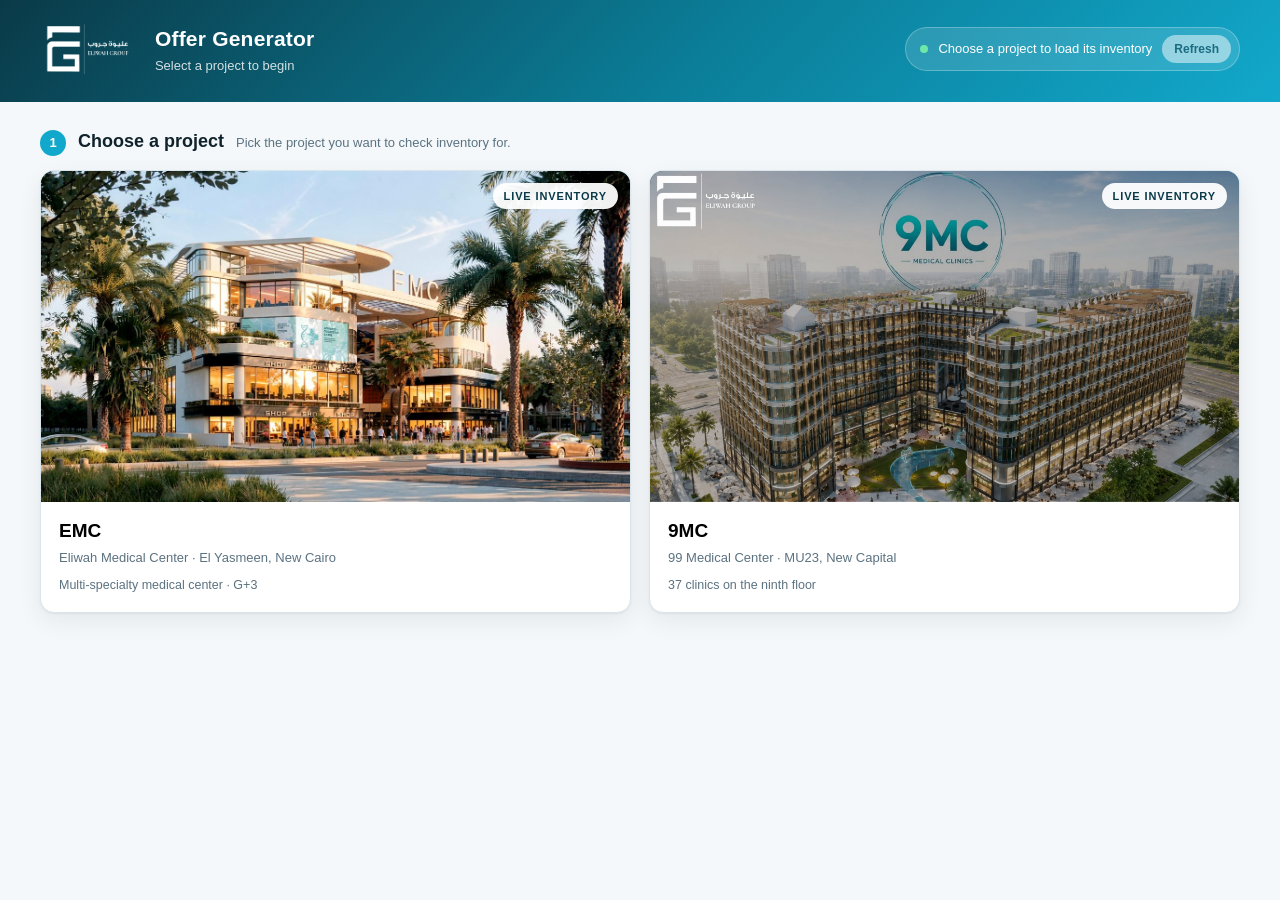
==== index.html @ f4cd6ccf "Eliwah Group offer generator: live inventory, two projects, PDF offers Static web app. The sales age" ====
<!doctype html>
<html lang="en">
<head>
<meta charset="utf-8">
<meta name="viewport" content="width=device-width, initial-scale=1">
<title>Eliwah Group — Offer Generator</title>

<!-- Installable: the sales team adds this to the phone home screen and it
     opens full-screen, without the browser chrome eating half the plan. -->
<link rel="manifest" href="site.webmanifest">
<meta name="theme-color" content="#0b7e99">
<meta name="mobile-web-app-capable" content="yes">
<meta name="apple-mobile-web-app-capable" content="yes">
<meta name="apple-mobile-web-app-status-bar-style" content="black-translucent">
<meta name="apple-mobile-web-app-title" content="Eliwah Offers">
<!-- iOS ignores the manifest icons and reads this instead. -->
<link rel="apple-touch-icon" href="assets/icons/icon-180.png">
<link rel="icon" type="image/png" sizes="192x192" href="assets/icons/icon-192.png">

<link rel="stylesheet" href="css/styles.css">
</head>
<body>

<header>
  <div class="head-in">
    <img class="mark" src="assets/logo-eliwah.png" alt="Eliwah Group" width="457" height="260">
    <div>
      <div class="head-title" id="headTitle">Offer Generator</div>
      <div class="head-sub" id="headSub">Select a project to begin</div>
    </div>
    <div class="head-spacer"></div>
    <div class="sync" id="sync">
      <span class="dot"></span>
      <span id="syncText">Loading inventory&hellip;</span>
      <button id="refresh" disabled>Refresh</button>
    </div>
  </div>
</header>

<div class="wrap">

  <div id="warnings" class="banner hidden"></div>

  <section class="step">
    <div class="step-head">
      <span class="step-num">1</span>
      <h2>Choose a project</h2>
      <span class="step-hint">Pick the project you want to check inventory for.</span>
    </div>
    <div class="projects" id="projects"></div>
  </section>

  <section class="step hidden" id="floorStep">
    <div class="step-head">
      <span class="step-num">2</span>
      <h2>Choose a floor</h2>
      <span class="step-hint" id="floorHint"></span>
    </div>
    <div class="floors" id="floors"></div>
  </section>

  <section class="step hidden" id="planStep">
    <div class="step-head">
      <span class="step-num">3</span>
      <h2>Choose a clinic</h2>
      <span class="step-hint">Click a green pin on the plan, or pick from the list.</span>
    </div>
    <div class="plan-grid">
      <div>
        <div class="plan-wrap" id="planWrap">
          <img id="planImg" alt="Floor plan">
          <svg id="planSvg" viewBox="0 0 1461 1169" preserveAspectRatio="xMidYMid meet"></svg>
          <div class="pop" id="pop"></div>
        </div>
        <div class="legend">
          <span><i style="background:#1f9d63;border-radius:50%"></i>Available</span>
          <span><i style="background:#e8ab00;border-radius:50%"></i>Reserved</span>
          <span><i style="background:#d13c33;border-radius:50%"></i>Sold</span>
          <span><i style="background:#c3ced6;border-radius:50%"></i>Not released</span>
        </div>
      </div>
      <div class="card">
        <div class="units-head">
          <span class="units-count" id="unitsCount"></span>
          <select id="sortBy" aria-label="Sort clinics">
            <option value="clinic">Clinic no.</option>
            <option value="price">Price: low to high</option>
            <option value="priceDesc">Price: high to low</option>
            <option value="area">Area: small to large</option>
            <option value="areaDesc">Area: large to small</option>
          </select>
        </div>
        <div class="units" id="units"></div>
      </div>
    </div>
  </section>

  <section class="step hidden" id="detailStep">
    <div class="step-head">
      <span class="step-num">4</span>
      <h2>Payment plan</h2>
      <span class="step-hint">Instalments are quarterly.</span>
    </div>
    <div class="card detail">
      <div class="detail-top" id="detailTop"></div>
      <div class="plans" id="plans"></div>
      <div class="sched-cards" id="schedCards"></div>
      <div class="sched-note" id="schedNote"></div>
      <div class="sched-wrap"><table id="sched"></table></div>
      <div class="actions">
        <!-- Shown only where the browser can actually put a file in the share
             sheet; app.js unhides it and demotes Download to secondary. -->
        <button class="btn hidden" id="share">Send on WhatsApp</button>
        <button class="btn" id="download">Download PDF offer</button>
        <span class="note" id="downloadNote"></span>
      </div>
    </div>
  </section>

</div>

<script src="vendor/jspdf.umd.min.js"></script>
<script src="js/config.js"></script>
<script src="js/plan.js"></script>
<script src="js/data.js"></script>
<script src="js/sheet.js"></script>
<script src="js/engine.js"></script>
<script src="js/pdf.js"></script>
<script src="js/app.js"></script>
</body>
</html>
---- css/styles.css ----
:root {
  --brand: #12a8cb;
  --brand-dark: #0b7e99;
  --brand-ink: #0a3a48;
  --ink: #10222b;
  --muted: #5b7280;
  --line: #dbe6ec;
  --bg: #f4f8fa;
  --card: #ffffff;
  --ok: #1f9d63;
  --ok-bg: #e6f6ee;
  /* Sold reads red — the one state an agent must never misread on the plan. */
  --sold: #d13c33;
  --warn: #b8860b;
  --warn-bg: #fdf4e0;
  --gone: #97a6b0;
  --radius: 14px;
  --shadow: 0 1px 2px rgba(16, 34, 43, .06), 0 8px 24px rgba(16, 34, 43, .07);
}

* { box-sizing: border-box; }

body {
  margin: 0;
  background: var(--bg);
  color: var(--ink);
  font: 15px/1.5 "Segoe UI", -apple-system, BlinkMacSystemFont, Roboto, Helvetica, Arial, sans-serif;
  -webkit-font-smoothing: antialiased;
}

.wrap { max-width: 1240px; margin: 0 auto; padding: 0 20px 72px; }

/* ---------- header ---------- */
header {
  background: linear-gradient(135deg, var(--brand-ink), var(--brand-dark) 55%, var(--brand));
  color: #fff;
  padding: 22px 0 26px;
  margin-bottom: 26px;
}
.head-in { max-width: 1240px; margin: 0 auto; padding: 0 20px; display: flex; align-items: center; gap: 20px; flex-wrap: wrap; }
/* The supplied logo, isolated to white-on-transparent by scripts/make-brand.js,
   so it sits on the teal header without a box around it. Fixed height, width
   from the intrinsic 1.758 aspect. */
.mark { height: 54px; width: auto; display: block; flex: none; }
@media (max-width: 560px) { .mark { height: 42px; } }
.head-title { font-size: 21px; font-weight: 650; letter-spacing: .01em; }
.head-sub { font-size: 13px; opacity: .82; margin-top: 2px; }
.head-spacer { flex: 1; }

/* live-sync pill */
.sync {
  display: flex; align-items: center; gap: 10px;
  background: rgba(255,255,255,.13); border: 1px solid rgba(255,255,255,.26);
  border-radius: 999px; padding: 7px 8px 7px 14px; font-size: 13px;
}
.dot { width: 8px; height: 8px; border-radius: 50%; background: #6ee7a8; flex: none; }
.sync.stale .dot { background: #ffcf5c; }
.sync.err .dot { background: #ff8f7a; }
.sync button {
  border: 0; border-radius: 999px; padding: 5px 12px; cursor: pointer;
  background: rgba(255,255,255,.9); color: var(--brand-ink); font: inherit; font-weight: 600; font-size: 12px;
}
.sync button:hover { background: #fff; }
.sync button[disabled] { opacity: .55; cursor: default; }

/* ---------- generic ---------- */
.step { margin-bottom: 34px; }
.step-head { display: flex; align-items: baseline; gap: 12px; margin-bottom: 14px; }
.step-num {
  width: 26px; height: 26px; border-radius: 50%; background: var(--brand); color: #fff;
  display: grid; place-items: center; font-size: 13px; font-weight: 700; flex: none;
}
h2 { font-size: 18px; margin: 0; font-weight: 650; }
.step-hint { color: var(--muted); font-size: 13px; }

.card { background: var(--card); border: 1px solid var(--line); border-radius: var(--radius); box-shadow: var(--shadow); }

.banner {
  border-radius: 10px; padding: 11px 14px; font-size: 13.5px; margin-bottom: 16px;
  background: var(--warn-bg); border: 1px solid #f0dfae; color: #6b4e00;
}
.banner ul { margin: 6px 0 0; padding-left: 18px; }

/* ---------- projects ---------- */
.projects { display: grid; grid-template-columns: repeat(auto-fit, minmax(300px, 1fr)); gap: 18px; }
.project {
  font: inherit; text-align: left; cursor: pointer; padding: 0; overflow: hidden;
  background: var(--card); border: 1px solid var(--line); border-radius: var(--radius);
  box-shadow: var(--shadow); transition: border-color .15s, transform .15s;
}
.project:hover:not(.locked) { border-color: var(--brand); transform: translateY(-3px); }
.project.on { border-color: var(--brand); box-shadow: 0 0 0 2px rgba(18,168,203,.22), var(--shadow); }
.project.locked { cursor: not-allowed; }
/* 16:9 to match the renders — a fixed height would crop them as the card widens. */
.project-img { aspect-ratio: 16 / 9; background: linear-gradient(135deg, var(--brand-ink), var(--brand-dark) 60%, var(--brand)); position: relative; }
.project-img img { width: 100%; height: 100%; object-fit: cover; display: block; }
.project.locked .project-img img { filter: saturate(.8); opacity: .9; }
.project-img .stamp {
  position: absolute; top: 12px; right: 12px; font-size: 11px; font-weight: 700;
  letter-spacing: .08em; text-transform: uppercase; padding: 5px 11px; border-radius: 999px;
  background: rgba(255,255,255,.94); color: var(--brand-ink);
}
.project-img .ph {
  position: absolute; inset: 0; display: grid; place-items: center;
  color: rgba(255,255,255,.9); font-size: 34px; font-weight: 700; letter-spacing: .06em;
}
.project-body { padding: 15px 18px 17px; }
.project-name { font-size: 19px; font-weight: 650; }
.project-sub { font-size: 13px; color: var(--muted); margin-top: 2px; }
.project-blurb { font-size: 12.5px; color: var(--muted); margin-top: 9px; }

/* ---------- floors ---------- */
.floors { display: grid; grid-template-columns: repeat(auto-fit, minmax(220px, 1fr)); gap: 14px; }
.floor {
  text-align: left; font: inherit; cursor: pointer; padding: 16px 18px;
  background: var(--card); border: 1px solid var(--line); border-radius: var(--radius);
  box-shadow: var(--shadow); transition: border-color .15s, transform .15s;
}
.floor:hover:not(.locked) { border-color: var(--brand); transform: translateY(-2px); }
.floor.on { border-color: var(--brand); box-shadow: 0 0 0 2px rgba(18,168,203,.22), var(--shadow); }
.floor.locked { cursor: not-allowed; opacity: .72; background: #fbfcfd; }
.floor-use { font-size: 11px; font-weight: 700; letter-spacing: .1em; text-transform: uppercase; color: var(--brand-dark); }
.floor-name { font-size: 17px; font-weight: 650; margin: 3px 0 8px; }
.pill { display: inline-block; font-size: 12px; font-weight: 600; padding: 3px 10px; border-radius: 999px; }
.pill.ok { background: var(--ok-bg); color: var(--ok); }
.pill.soon { background: #eef2f5; color: var(--muted); }

/* ---------- plan ---------- */
.plan-grid { display: grid; grid-template-columns: 1fr 300px; gap: 18px; align-items: start; }
@media (max-width: 900px) { .plan-grid { grid-template-columns: 1fr; } }

.plan-wrap { position: relative; overflow: hidden; border-radius: var(--radius); border: 1px solid var(--line); background: #fff; box-shadow: var(--shadow); }
.plan-wrap img { display: block; width: 100%; height: auto; }
.plan-wrap svg { position: absolute; inset: 0; width: 100%; height: 100%; }
/* Circular pins. A white ring keeps them legible over both the pale plan and
   the dark landscaping around it. */
.pin { stroke: #fff; stroke-width: 3; transition: r .12s, filter .12s; filter: drop-shadow(0 1px 2px rgba(0,0,0,.45)); }
.pin.available { fill: var(--ok); cursor: pointer; }
.pin.available:hover { r: 21; filter: drop-shadow(0 2px 5px rgba(0,0,0,.55)); }
.pin.reserved { fill: #e8ab00; cursor: not-allowed; }
.pin.sold { fill: var(--sold); cursor: not-allowed; }
.pin.held { fill: #7f8c96; stroke-dasharray: 5 3; cursor: not-allowed; }
.pin.unreleased { fill: #c3ced6; stroke-width: 2; opacity: .75; cursor: not-allowed; }
.pin.on { fill: var(--brand); stroke: var(--brand-ink); stroke-width: 5; }

.pin.hl { r: 21; stroke: var(--brand-ink); stroke-width: 5; }

/* hover card on a pin */
.pop {
  position: absolute; z-index: 6; width: 208px;
  background: #fff; border: 1px solid var(--line); border-radius: 12px;
  box-shadow: 0 10px 34px rgba(16, 34, 43, .24);
  padding: 12px 14px 13px;
  transform: translate(-50%, calc(-100% - 16px));
  opacity: 0; visibility: hidden; transition: opacity .12s;
}
.pop.show { opacity: 1; visibility: visible; }
.pop.below { transform: translate(-50%, 16px); }
.pop::after {
  content: ''; position: absolute; left: 50%; margin-left: -7px;
  border: 7px solid transparent;
}
.pop:not(.below)::after { top: 100%; border-top-color: #fff; }
.pop.below::after { bottom: 100%; border-bottom-color: #fff; }
.pop-code { font-weight: 700; font-size: 15.5px; letter-spacing: .02em; }
.pop-sub { font-size: 12px; color: var(--muted); margin-top: 1px; }
.pop-rows { margin: 10px 0 4px; font-size: 12.5px; }
.pop-row { display: flex; justify-content: space-between; gap: 12px; padding: 2.5px 0; color: var(--muted); }
.pop-row b { color: var(--ink); font-variant-numeric: tabular-nums; font-weight: 600; }
.pop-price { font-size: 17px; font-weight: 700; color: var(--brand-dark); margin: 6px 0 10px; font-variant-numeric: tabular-nums; }
.pop button {
  width: 100%; font: inherit; font-weight: 650; font-size: 13.5px; cursor: pointer;
  border: 0; border-radius: 9px; padding: 9px; background: var(--brand); color: #fff;
}
.pop button:hover { background: var(--brand-dark); }
.pop .state { font-size: 12.5px; font-weight: 650; text-align: center; padding: 8px; border-radius: 9px; background: #eef2f5; color: var(--muted); }

.legend { display: flex; flex-wrap: wrap; gap: 14px; margin-top: 12px; font-size: 12.5px; color: var(--muted); }
.legend i { width: 12px; height: 12px; border-radius: 3px; display: inline-block; margin-right: 6px; vertical-align: -2px; }

/* unit list */
.units-head {
  display: flex; align-items: center; justify-content: space-between; gap: 10px;
  padding: 13px 14px 11px; border-bottom: 1px solid var(--line);
}
.units-count { font-size: 13px; font-weight: 650; }
.units-head select {
  font: inherit; font-size: 12.5px; padding: 5px 8px; border-radius: 8px;
  border: 1px solid var(--line); background: #fff; color: var(--ink); cursor: pointer;
}
.units { max-height: 500px; overflow-y: auto; padding: 8px; }
.unit {
  display: flex; justify-content: space-between; align-items: center; gap: 10px; width: 100%;
  font: inherit; text-align: left; cursor: pointer; padding: 10px 12px; margin-bottom: 6px;
  background: #fff; border: 1px solid var(--line); border-radius: 10px;
}
.unit:hover { border-color: var(--brand); }
.unit.on { border-color: var(--brand); background: #f0fbfd; box-shadow: inset 0 0 0 1px var(--brand); }
.unit-code { font-weight: 700; letter-spacing: .02em; }
.unit-sub { font-size: 12px; color: var(--muted); }
.unit-price { font-weight: 650; font-size: 13.5px; white-space: nowrap; }
.empty { padding: 26px; text-align: center; color: var(--muted); font-size: 14px; }

/* ---------- detail ---------- */
.detail { padding: 20px 22px; }
.detail-top { display: flex; flex-wrap: wrap; gap: 20px 32px; align-items: flex-end; border-bottom: 1px solid var(--line); padding-bottom: 16px; margin-bottom: 18px; }
.kv-label { font-size: 11.5px; text-transform: uppercase; letter-spacing: .09em; color: var(--muted); font-weight: 600; }
.kv-value { font-size: 20px; font-weight: 650; margin-top: 2px; }
.kv-value.brand { color: var(--brand-dark); }

.plans { display: grid; grid-template-columns: repeat(auto-fit, minmax(160px, 1fr)); gap: 10px; margin-bottom: 20px; }
.planbtn {
  font: inherit; cursor: pointer; padding: 12px 14px; text-align: left;
  background: #fff; border: 1px solid var(--line); border-radius: 11px;
}
.planbtn:hover { border-color: var(--brand); }
.planbtn.on { border-color: var(--brand); background: #f0fbfd; box-shadow: inset 0 0 0 1px var(--brand); }
.planbtn b { display: block; font-size: 14.5px; }
.planbtn span { font-size: 12.5px; color: var(--muted); }

/* headline figures above the schedule */
.sched-cards { display: grid; grid-template-columns: repeat(auto-fit, minmax(170px, 1fr)); gap: 12px; margin-bottom: 16px; }
.sched-card { border: 1px solid var(--line); border-radius: 12px; padding: 13px 15px 14px; background: #fbfdfe; }
.sched-card.strong { background: linear-gradient(135deg, var(--brand-ink), var(--brand-dark)); border-color: transparent; color: #fff; }
.sched-card-label { font-size: 11px; text-transform: uppercase; letter-spacing: .09em; font-weight: 700; color: var(--muted); }
.sched-card.strong .sched-card-label { color: rgba(255,255,255,.78); }
.sched-card-value { font-size: 23px; font-weight: 700; margin: 5px 0 3px; font-variant-numeric: tabular-nums; letter-spacing: -.01em; }
.sched-card-sub { font-size: 11.5px; color: var(--muted); }
.sched-card.strong .sched-card-sub { color: rgba(255,255,255,.78); }

table { width: 100%; border-collapse: collapse; font-size: 13.5px; }
th {
  text-align: left; font-size: 11px; text-transform: uppercase; letter-spacing: .07em;
  font-weight: 700; color: #fff; background: var(--brand-ink); padding: 10px;
  /* The schedule can run to 43 rows inside a scroll box — keep the headings put. */
  position: sticky; top: 0; z-index: 1;
}
th:first-child { border-top-left-radius: 10px; }
th:last-child { border-top-right-radius: 10px; }
td { padding: 8px 10px; border-bottom: 1px solid #eef3f6; }
td.num, th.num { text-align: right; font-variant-numeric: tabular-nums; }
td.pct { color: var(--muted); font-size: 12.5px; }

/* Year blocks: the spanning cells are what make a long schedule scannable. */
td.yr, td.yr-pct {
  vertical-align: top; background: #f3f8fa; font-weight: 700; font-size: 12.5px;
  border-bottom: 1px solid var(--line); white-space: nowrap;
}
td.yr { color: var(--brand-ink); letter-spacing: .01em; }
td.yr-pct { color: var(--brand-dark); }

tr.dp td:not(.yr):not(.yr-pct) { background: #eaf8fb; font-weight: 650; }
tr.maint td:not(.yr):not(.yr-pct) { background: #fdf9ec; }
tr.total td { font-weight: 700; border-top: 2px solid var(--line); border-bottom: 0; font-size: 14.5px; background: #fff; }

.sched-note { font-size: 12.5px; color: var(--muted); margin: 0 0 8px; }
.sched-wrap { max-height: 520px; overflow-y: auto; border: 1px solid var(--line); border-radius: 11px; }
.sched-wrap td small.note { color: var(--muted); font-size: 11.5px; }

.actions { display: flex; gap: 12px; align-items: center; margin-top: 20px; flex-wrap: wrap; }
.btn {
  font: inherit; font-weight: 650; cursor: pointer; border: 0; border-radius: 10px;
  padding: 12px 22px; background: var(--brand); color: #fff; font-size: 15px;
}
.btn:hover { background: var(--brand-dark); }
.btn[disabled] { opacity: .6; cursor: default; }
.btn.ghost { background: #fff; color: var(--brand-dark); border: 1px solid var(--line); }
.note { font-size: 12.5px; color: var(--muted); }

.hidden { display: none !important; }
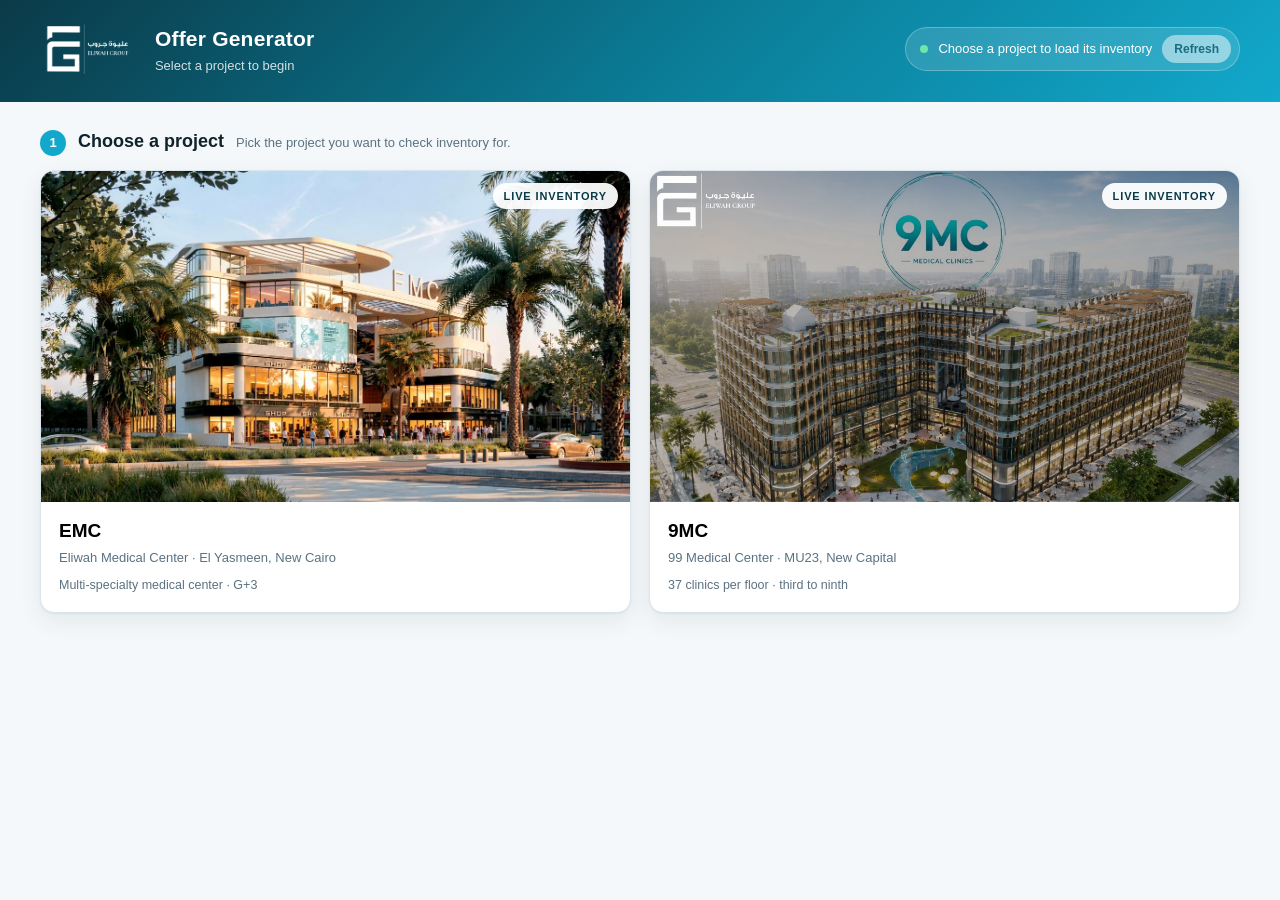
==== commit 48794cbb: "Offer two or more clinics as one combined unit, and draw rooms as outlines Brokers regularly sell tw" ====
--- a/index.html
+++ b/index.html
@@ -63,8 +63,11 @@
     <div class="step-head">
       <span class="step-num">3</span>
       <h2>Choose a clinic</h2>
-      <span class="step-hint">Click a green pin on the plan, or pick from the list.</span>
+      <span class="step-hint">Click a green room on the plan, or pick from the list. Pick more than one to offer them combined.</span>
     </div>
+    <!-- The running selection. Populated by renderPicked(); it is the only thing
+         standing between an agent and issuing a two-clinic offer by mistake. -->
+    <div class="picked hidden" id="picked"></div>
     <div class="plan-grid">
       <div>
         <div class="plan-wrap" id="planWrap">
@@ -72,11 +75,13 @@
           <svg id="planSvg" viewBox="0 0 1461 1169" preserveAspectRatio="xMidYMid meet"></svg>
           <div class="pop" id="pop"></div>
         </div>
+        <!-- Square swatches: rooms are shaded outlines now, not dots. -->
         <div class="legend">
-          <span><i style="background:#1f9d63;border-radius:50%"></i>Available</span>
-          <span><i style="background:#e8ab00;border-radius:50%"></i>Reserved</span>
-          <span><i style="background:#d13c33;border-radius:50%"></i>Sold</span>
-          <span><i style="background:#c3ced6;border-radius:50%"></i>Not released</span>
+          <span><i style="background:#1f9d63"></i>Available</span>
+          <span><i style="background:#e8ab00"></i>Reserved</span>
+          <span><i style="background:#d13c33"></i>Sold</span>
+          <span><i style="background:#c3ced6"></i>Not released</span>
+          <span><i style="background:#12a8cb;outline:2px solid #0a3a48;outline-offset:-2px"></i>In this offer</span>
         </div>
       </div>
       <div class="card">
--- a/css/styles.css
+++ b/css/styles.css
@@ -125,6 +125,45 @@
 .pill.ok { background: var(--ok-bg); color: var(--ok); }
 .pill.soon { background: #eef2f5; color: var(--muted); }
 
+/* ---------- the running selection ----------
+   Two clinics sold together produce one price, so the agent has to be able to
+   see at a glance exactly what is in the offer before issuing it. */
+.picked {
+  display: flex; align-items: center; gap: 14px; flex-wrap: wrap;
+  background: #f0fbfd; border: 1px solid var(--brand); border-radius: 12px;
+  padding: 10px 12px; margin-bottom: 14px;
+}
+.picked-chips { display: flex; gap: 8px; flex-wrap: wrap; }
+.chip {
+  display: inline-flex; align-items: center; gap: 7px;
+  background: #fff; border: 1px solid var(--line); border-radius: 999px;
+  padding: 5px 6px 5px 12px; font-size: 13px;
+}
+.chip b { letter-spacing: .02em; }
+.chip span { color: var(--muted); font-size: 12px; }
+.chip-x {
+  border: 0; cursor: pointer; width: 20px; height: 20px; border-radius: 50%;
+  background: #eef2f5; color: var(--muted); font: inherit; font-size: 15px; line-height: 1;
+  display: grid; place-items: center; padding: 0;
+}
+.chip-x:hover { background: var(--sold); color: #fff; }
+.picked-sum { display: flex; align-items: baseline; gap: 12px; margin-left: auto; }
+.picked-count { font-size: 12.5px; font-weight: 650; color: var(--brand-dark); }
+.picked-area { font-size: 12.5px; color: var(--muted); }
+.picked-price { font-size: 17px; color: var(--brand-ink); font-variant-numeric: tabular-nums; }
+.picked-clear {
+  font: inherit; font-size: 12.5px; cursor: pointer; border: 1px solid var(--line);
+  background: #fff; color: var(--muted); border-radius: 8px; padding: 6px 12px;
+}
+.picked-clear:hover { border-color: var(--sold); color: var(--sold); }
+@media (max-width: 560px) { .picked-sum { margin-left: 0; } }
+
+/* Removing is a destructive action, so it does not wear the primary colour. */
+.pop button.remove { background: #fff; color: var(--sold); box-shadow: inset 0 0 0 1px var(--line); }
+.pop button.remove:hover { background: var(--sold); color: #fff; }
+
+.kv-sub { font-size: 11.5px; color: var(--muted); margin-top: 2px; }
+
 /* ---------- plan ---------- */
 .plan-grid { display: grid; grid-template-columns: 1fr 300px; gap: 18px; align-items: start; }
 @media (max-width: 900px) { .plan-grid { grid-template-columns: 1fr; } }
@@ -145,6 +184,21 @@
 
 .pin.hl { r: 21; stroke: var(--brand-ink); stroke-width: 5; }
 
+/* Traced room outlines. Used wherever the geometry has been verified against
+   the drawing — a shaded room shows that two clinics adjoin, which is what a
+   combined offer has to communicate and what a pair of dots cannot. */
+.room { stroke-width: 2.5; stroke-linejoin: round; transition: fill-opacity .12s, stroke-width .12s; }
+.room.available { fill: var(--ok); fill-opacity: .30; stroke: var(--ok); cursor: pointer; }
+.room.available:hover { fill-opacity: .48; stroke-width: 4; }
+.room.reserved { fill: #e8ab00; fill-opacity: .28; stroke: #e8ab00; cursor: not-allowed; }
+.room.sold { fill: var(--sold); fill-opacity: .30; stroke: var(--sold); cursor: not-allowed; }
+.room.held { fill: #7f8c96; fill-opacity: .28; stroke: #7f8c96; stroke-dasharray: 7 5; cursor: not-allowed; }
+/* Not released: outline only, so unsold stock never competes with what is on offer. */
+.room.unreleased { fill: #c3ced6; fill-opacity: .10; stroke: #c3ced6; stroke-width: 1.5; cursor: not-allowed; }
+.room.on { fill: var(--brand); fill-opacity: .55; stroke: var(--brand-ink); stroke-width: 5; }
+.room.hl { fill-opacity: .5; stroke: var(--brand-ink); stroke-width: 4.5; }
+.room-dot { fill: #fff; stroke: var(--brand-ink); stroke-width: 2.5; pointer-events: none; }
+
 /* hover card on a pin */
 .pop {
   position: absolute; z-index: 6; width: 208px;
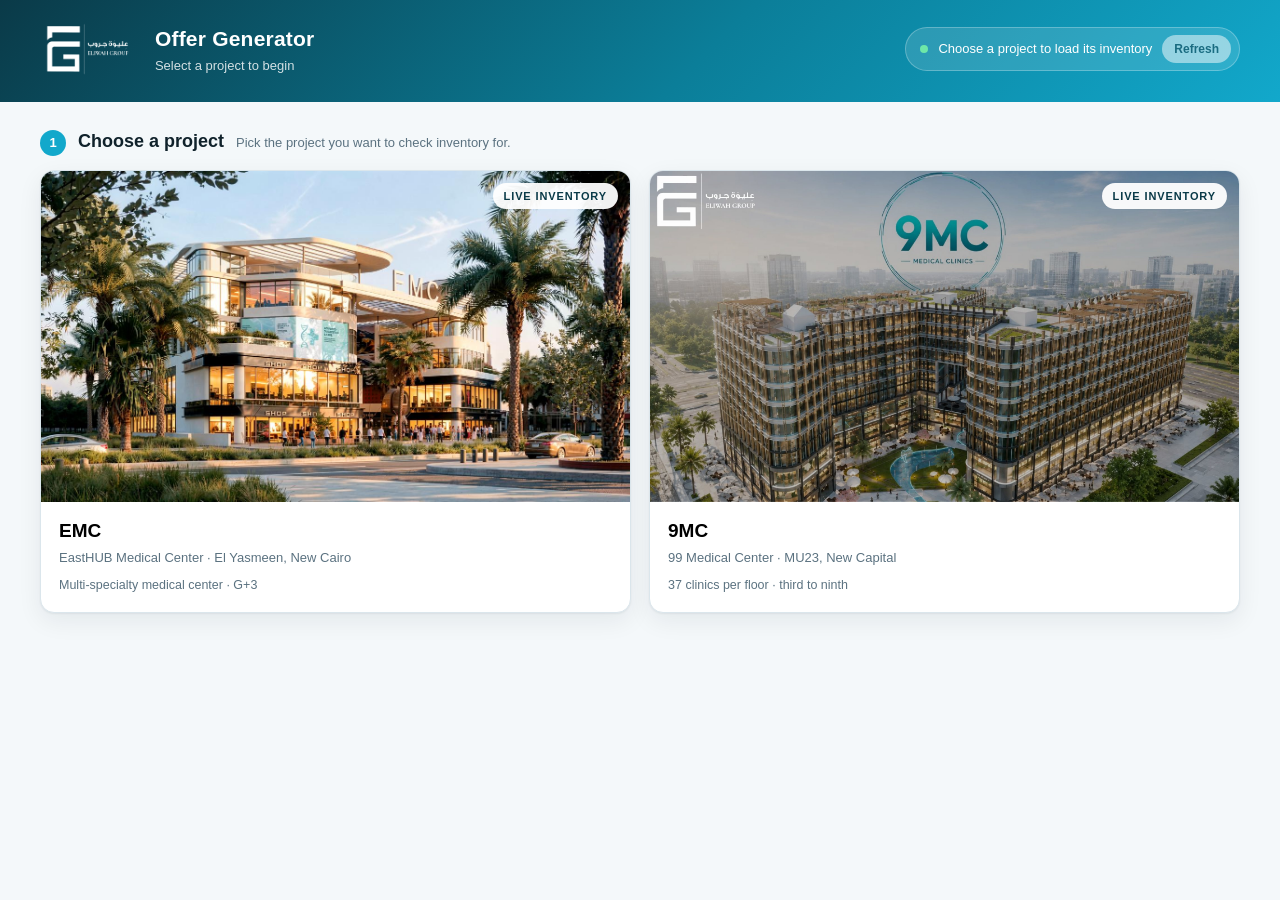
==== commit 266bd68c: "Search by budget: find every clinic that fits what the customer has The app asked which project, whi" ====
--- a/index.html
+++ b/index.html
@@ -50,6 +50,68 @@
     <div class="projects" id="projects"></div>
   </section>
 
+  <!-- Search by budget. Revealed with the floor step, because "this project"
+       has no meaning until a project is chosen — and the scope switch inside it
+       is what opens the search out to both. Collapsed, so an agent who already
+       knows the clinic never scrolls past it. See js/afford.js. -->
+  <section class="step hidden" id="budgetStep">
+    <button class="budget-cta" id="budgetOpen" type="button" aria-expanded="false">
+      <span class="bc-text">
+        <b>Customer has a budget in mind?</b>
+        <i>Find every clinic that fits it</i>
+      </span>
+      <span class="bc-mark" aria-hidden="true">+</span>
+    </button>
+
+    <div id="budgetBody" hidden>
+      <div class="budget">
+        <label>
+          <span class="lab">Cash available now</span>
+          <span class="money">
+            <input id="inDown" inputmode="numeric" enterkeyhint="done" autocomplete="off" value="1,000,000">
+            <span class="cur">EGP</span>
+          </span>
+          <span class="hint">Pays the down payment on contract.</span>
+        </label>
+        <label>
+          <span class="lab">Budget per month</span>
+          <span class="money">
+            <input id="inMonthly" inputmode="numeric" enterkeyhint="done" autocomplete="off" value="40,000">
+            <span class="cur">EGP</span>
+          </span>
+          <span class="hint" id="qHint"></span>
+        </label>
+      </div>
+
+      <div class="refine">
+        <!-- Scope. Defaults to the project already chosen; "Both" pulls the
+             other inventory on demand, so opening the app costs nothing. -->
+        <div class="seg" id="scopeSeg">
+          <button type="button" data-scope="this" class="on">This project</button>
+          <button type="button" data-scope="both">Both projects</button>
+        </div>
+        <select id="inFloorSel"></select>
+        <select id="inSort">
+          <option value="area-desc">Biggest clinic first</option>
+          <option value="monthly">Lowest monthly first</option>
+          <option value="price">Cheapest first</option>
+          <option value="price-desc">Most expensive first</option>
+        </select>
+      </div>
+
+      <p class="bnote" id="scopeNote" hidden></p>
+
+      <div class="tally" id="tally" hidden>
+        <span class="big" id="tallyBig">—</span>
+        <span class="of" id="tallyOf"></span>
+      </div>
+      <div class="hits" id="hits"></div>
+      <button class="more" id="btnMore" type="button" hidden></button>
+      <p class="stretch" id="stretch" hidden></p>
+      <div class="nothing" id="nothing" hidden></div>
+    </div>
+  </section>
+
   <section class="step hidden" id="floorStep">
     <div class="step-head">
       <span class="step-num">2</span>
@@ -117,6 +179,9 @@
              sheet; app.js unhides it and demotes Download to secondary. -->
         <button class="btn hidden" id="share">Send on WhatsApp</button>
         <button class="btn" id="download">Download PDF offer</button>
+        <!-- The other way an offer leaves the app: a listing post for a broker
+             group, rather than a document for one customer. See js/post.js. -->
+        <button class="btn ghost" id="postBtn">WhatsApp post</button>
         <span class="note" id="downloadNote"></span>
       </div>
     </div>
@@ -124,13 +189,60 @@
 
 </div>
 
-<script src="vendor/jspdf.umd.min.js"></script>
+<!-- The post sheet. Markup lives here rather than being built in JS so the
+     layout is styleable, and it costs nothing until it is opened. -->
+<div class="sheet hidden" id="postSheet">
+  <div class="sheet-bg" data-post-close></div>
+  <div class="sheet-card" role="dialog" aria-modal="true" aria-labelledby="postTitle">
+    <div class="sheet-head">
+      <h3 id="postTitle">WhatsApp post</h3>
+      <button class="sheet-x" type="button" data-post-close aria-label="Close">&times;</button>
+    </div>
+    <p class="sheet-sub">The listing post for this unit, with the plan image pinned.
+      Edit anything before sending — the numbers come from the live sheet.</p>
+
+    <div class="post-controls">
+      <div class="seg" id="postModes">
+        <button type="button" data-mode="short">Short</button>
+        <button type="button" data-mode="long">Full</button>
+      </div>
+      <label class="post-toggle">
+        <input type="checkbox" id="postTerms"> Include payment terms
+      </label>
+    </div>
+
+    <textarea id="postText" rows="12" spellcheck="false" dir="auto"></textarea>
+    <div class="post-shots" id="postShots"></div>
+
+    <div class="actions">
+      <button class="btn" id="postSend">Send on WhatsApp</button>
+      <button class="btn ghost" id="postCopy">Copy text</button>
+      <span class="note" id="postNote"></span>
+    </div>
+  </div>
+</div>
+
+<!-- The app's own scripts first, in dependency order. They share one global
+     scope, so they must stay blocking and stay in this order. -->
 <script src="js/config.js"></script>
 <script src="js/plan.js"></script>
 <script src="js/data.js"></script>
 <script src="js/sheet.js"></script>
 <script src="js/engine.js"></script>
+<script src="js/telemetry.js"></script>
 <script src="js/pdf.js"></script>
+<script src="js/post.js"></script>
+<!-- Search by budget. Loaded BEFORE app.js, which calls its afford.rebuild()
+     whenever the inventory changes. -->
+<script src="js/afford.js"></script>
 <script src="js/app.js"></script>
+
+<!-- jsPDF last, and deferred, because it is 420KB and nothing needs it until
+     someone asks for a PDF: pdf.js reads window.jspdf inside buildOfferPDF, at
+     call time. It used to sit at the top and block, which meant that on a cold
+     visit the whole 420KB had to arrive before app.js could run — delaying the
+     inventory fetch by roughly two seconds and putting the wait right back on
+     the agent's click, which is what this ordering exists to prevent. -->
+<script defer src="vendor/jspdf.umd.min.js"></script>
 </body>
 </html>
--- a/css/styles.css
+++ b/css/styles.css
@@ -322,3 +322,182 @@
 .note { font-size: 12.5px; color: var(--muted); }
 
 .hidden { display: none !important; }
+
+/* ---------- the WhatsApp post sheet ----------
+ * A full-screen overlay rather than an inline panel: on a phone the post is
+ * long, and the agent needs to read the whole thing before sending it to a
+ * group of two hundred brokers. */
+.sheet { position: fixed; inset: 0; z-index: 60; display: flex; align-items: center; justify-content: center; padding: 16px; }
+.sheet-bg { position: absolute; inset: 0; background: rgba(10, 34, 43, .55); }
+.sheet-card {
+  position: relative; background: var(--card); border-radius: var(--radius);
+  box-shadow: var(--shadow); width: min(680px, 100%);
+  max-height: calc(100vh - 32px); overflow: auto; padding: 20px 22px 22px;
+}
+.sheet-head { display: flex; align-items: center; gap: 12px; }
+.sheet-head h3 { margin: 0; font-size: 18px; flex: 1; }
+.sheet-x {
+  font: inherit; font-size: 24px; line-height: 1; cursor: pointer;
+  background: none; border: 0; color: var(--muted); padding: 0 4px;
+}
+.sheet-sub { margin: 6px 0 16px; font-size: 13px; color: var(--muted); }
+body.noscroll { overflow: hidden; }
+
+.post-controls { display: flex; gap: 16px; align-items: center; flex-wrap: wrap; margin-bottom: 12px; }
+.seg { display: inline-flex; border: 1px solid var(--line); border-radius: 10px; overflow: hidden; }
+.seg button {
+  font: inherit; font-size: 14px; font-weight: 600; cursor: pointer;
+  border: 0; background: #fff; color: var(--muted); padding: 9px 20px;
+}
+.seg button.on { background: var(--brand); color: #fff; }
+.post-toggle { display: inline-flex; align-items: center; gap: 8px; font-size: 13.5px; color: var(--ink); cursor: pointer; }
+.post-toggle input { width: 16px; height: 16px; accent-color: var(--brand); }
+
+/* Arabic, so it sets right-to-left — but `dir="auto"` on the element, because
+ * the first line of a post is often the Latin project name. */
+#postText {
+  width: 100%; font: inherit; font-size: 14px; line-height: 1.65;
+  border: 1px solid var(--line); border-radius: 10px; padding: 12px 14px;
+  resize: vertical; color: var(--ink); background: #fff;
+}
+#postText:focus { outline: 2px solid var(--brand); outline-offset: -1px; }
+
+/* Thumbnails of exactly what will be attached. Worth the space: the whole
+ * failure mode of this feature is an agent sending a plan of the wrong floor. */
+.post-shots { display: flex; gap: 10px; margin-top: 12px; flex-wrap: wrap; }
+.post-shots img {
+  width: 148px; height: 110px; object-fit: cover;
+  border: 1px solid var(--line); border-radius: 10px; background: #fff;
+}
+#postNote.bad { color: var(--sold); }
+
+/* ===================================================== search by budget ====
+   Step 0: the customer arrives with a budget rather than a clinic. Light
+   theme, on this app's own tokens — the Qomor build this came from is dark and
+   amber, and copying its palette here would look like a different product.
+   See js/afford.js. */
+
+#budgetStep { margin-bottom: 22px; }
+.budget-cta {
+  display: flex; align-items: center; gap: 14px; width: 100%; text-align: left;
+  padding: 13px 16px; border-radius: var(--radius); cursor: pointer;
+  background: var(--card); border: 1px solid var(--line); box-shadow: var(--shadow);
+  font: inherit; color: var(--ink);
+}
+.budget-cta:hover { border-color: var(--brand); }
+.budget-cta .bc-text { display: flex; flex-direction: column; gap: 2px; flex: 1; min-width: 0; }
+.budget-cta b { font-size: 15px; }
+.budget-cta i { font-style: normal; font-size: 12.5px; color: #5b7180; }
+.budget-cta .bc-mark {
+  flex: none; display: grid; place-items: center; width: 26px; height: 26px;
+  border-radius: 50%; background: var(--brand); color: #fff; font-size: 17px; line-height: 1;
+}
+#budgetStep.open .budget-cta { border-color: var(--brand); }
+#budgetStep.open .bc-mark { transform: rotate(45deg); }
+
+#budgetBody {
+  margin-top: 12px; padding: 16px; border-radius: var(--radius);
+  background: var(--card); border: 1px solid var(--line); box-shadow: var(--shadow);
+}
+.budget { display: grid; grid-template-columns: 1fr 1fr; gap: 12px; }
+.budget label { display: block; }
+.budget .lab {
+  display: block; font-size: 10px; letter-spacing: .07em; text-transform: uppercase;
+  color: #6d8794; margin-bottom: 6px;
+}
+.budget .hint { display: block; font-size: 11.5px; color: #6d8794; margin-top: 5px; }
+.money {
+  display: flex; align-items: center; gap: 8px;
+  background: var(--bg); border: 1px solid var(--line); border-radius: 11px; padding: 0 12px;
+}
+.money:focus-within { border-color: var(--brand); }
+.money input {
+  flex: 1; min-width: 0; background: none; border: 0; outline: none; color: var(--ink);
+  font: 600 21px/1 inherit; padding: 13px 0;
+}
+.money .cur { font-size: 11px; color: #6d8794; letter-spacing: .06em; }
+
+#budgetBody .refine { display: flex; flex-wrap: wrap; gap: 10px; margin-top: 13px; align-items: center; }
+#budgetBody .refine select {
+  background: var(--card); border: 1px solid var(--line); border-radius: 9px;
+  color: var(--ink); font: inherit; font-size: 12.5px; padding: 8px 10px;
+}
+
+.bnote { margin: 14px 0 0; font-size: 12.5px; color: var(--warn); }
+
+#budgetBody .tally {
+  display: flex; flex-wrap: wrap; align-items: baseline; gap: 9px;
+  margin: 18px 0 11px; padding-bottom: 10px; border-bottom: 1px solid var(--line);
+}
+#budgetBody .tally .big { font-size: 25px; font-weight: 700; color: var(--brand-dark); }
+#budgetBody .tally .of { font-size: 12.5px; color: #5b7180; }
+
+.hits { display: grid; grid-template-columns: repeat(auto-fill, minmax(272px, 1fr)); gap: 11px; }
+.hit {
+  border-radius: var(--radius); background: var(--card); border: 1px solid var(--line);
+  padding: 13px; display: flex; flex-direction: column; gap: 10px;
+}
+.hit:hover { border-color: var(--brand); }
+.hit .top { display: flex; align-items: center; gap: 8px; flex-wrap: wrap; }
+.hit .id {
+  font: 700 12px/1 inherit; letter-spacing: .04em; padding: 6px 9px; border-radius: 7px;
+  background: var(--brand); color: #fff;
+}
+.hit .proj {
+  font-size: 10px; letter-spacing: .05em; padding: 5px 8px; border-radius: 6px;
+  background: var(--bg); border: 1px solid var(--line); color: var(--brand-ink); font-weight: 600;
+}
+.hit .where { font-size: 11.5px; color: #6d8794; margin-left: auto; }
+.hit .headline { display: flex; gap: 14px; align-items: flex-end; }
+.hit .headline > div { flex: 1; min-width: 0; }
+.hit .headline .n { font-size: 21px; font-weight: 700; line-height: 1.15; }
+.hit .headline .n small { font-size: 11px; font-weight: 500; color: #6d8794; }
+.hit .headline .k { font-size: 10px; color: #6d8794; margin-top: 4px; }
+.hit .facts { display: flex; flex-wrap: wrap; gap: 4px 13px; font-size: 11.5px; color: #5b7180; }
+.hit .facts b { color: var(--ink); font-weight: 600; }
+.hit .planrow { display: flex; flex-wrap: wrap; gap: 6px; }
+.planchip {
+  font-size: 11px; padding: 6px 9px; border-radius: 999px; cursor: pointer;
+  background: var(--bg); border: 1px solid var(--line); color: #5b7180; font: inherit; font-size: 11px;
+}
+.planchip.on { background: var(--brand); border-color: var(--brand); color: #fff; }
+.hit .spike { font-size: 11px; color: #6b4e00; line-height: 1.55; }
+.hit .foot { margin-top: auto; }
+.hit .foot .cta {
+  width: 100%; padding: 9px 10px; font-size: 12.5px; font-weight: 600; cursor: pointer;
+  background: var(--brand); color: #fff; border: 0; border-radius: 9px; font-family: inherit;
+}
+.hit .foot .cta:hover { background: var(--brand-dark); }
+
+#budgetBody .more {
+  display: block; margin: 16px auto 0; cursor: pointer; font: inherit; font-size: 13px;
+  background: var(--card); border: 1px solid var(--line); border-radius: 10px; padding: 9px 15px;
+}
+.stretch {
+  margin: 16px 0 0; padding: 12px 14px; border-radius: 12px;
+  background: #e7f6fa; border: 1px solid #b9e3ee; font-size: 12.5px; line-height: 1.65;
+}
+.stretch button {
+  background: none; border: 0; padding: 0; color: var(--brand-dark); cursor: pointer;
+  text-decoration: underline; text-underline-offset: 3px; font: inherit; font-size: 12.5px;
+}
+.nothing {
+  margin-top: 16px; padding: 17px; border-radius: 12px;
+  background: var(--bg); border: 1px solid var(--line); font-size: 13px; line-height: 1.7;
+}
+.nothing p { margin: 0; }
+.nothing .act { margin-top: 10px; }
+.nothing .cta.small {
+  display: inline-block; width: auto; padding: 8px 16px; font-size: 12.5px; cursor: pointer;
+  background: var(--brand); color: #fff; border: 0; border-radius: 9px; font: inherit;
+  font-size: 12.5px; font-weight: 600;
+}
+
+/* `hidden` is only a UA display:none, so any display rule above beats it. */
+[hidden] { display: none !important; }
+
+@media (max-width: 560px) {
+  .budget { grid-template-columns: 1fr; }
+  .money input { font-size: 19px; }
+  #budgetBody .refine select { flex: 1; min-width: 120px; }
+}
